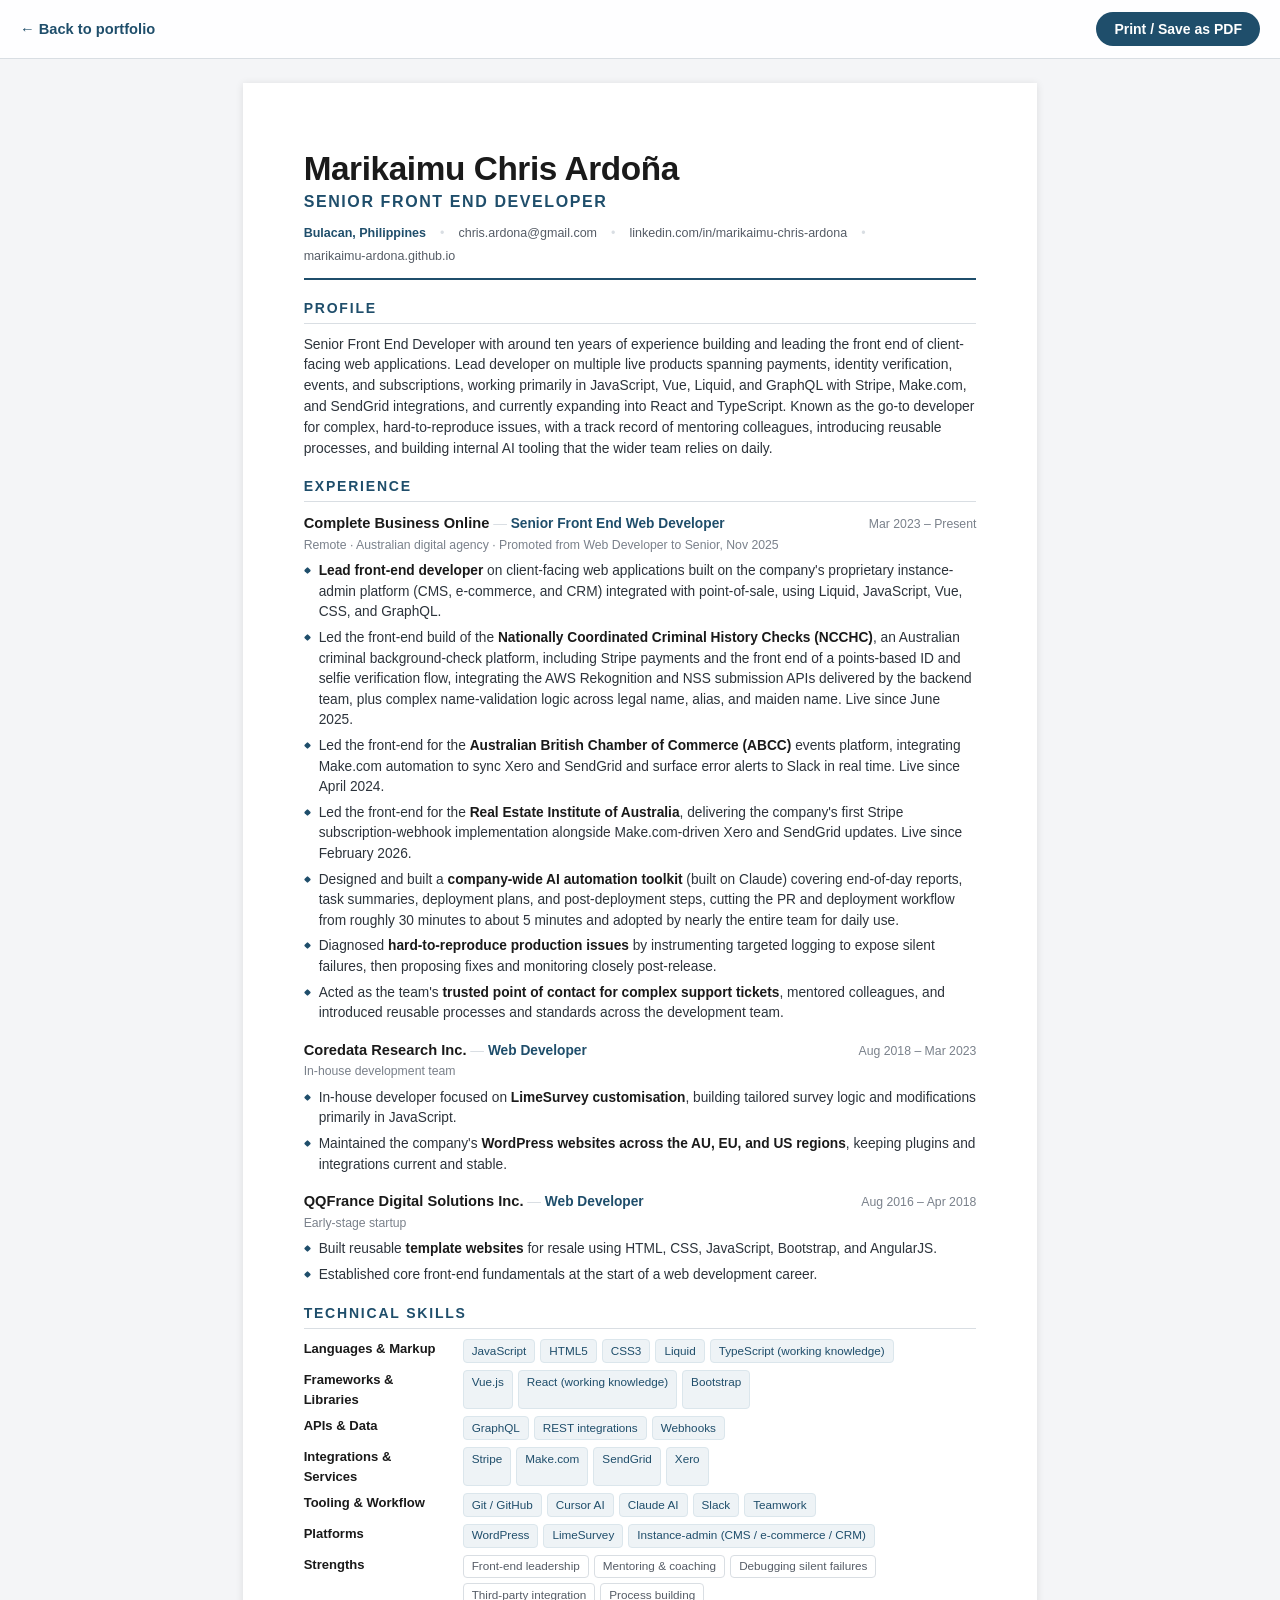
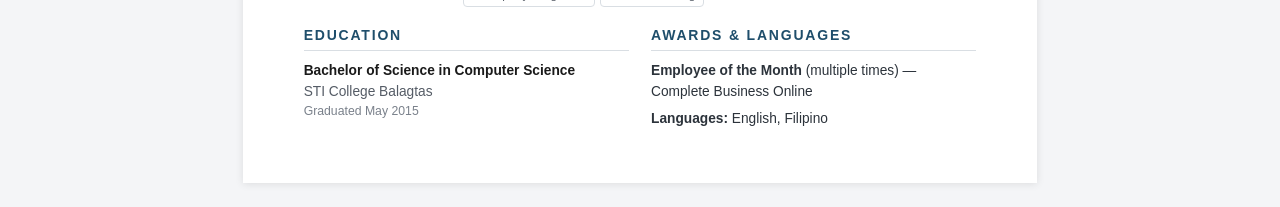
==== resume.html @ 643dada9 "Add portfolio link to the resume contact line Co-Authored-By: Claude Opus 4.8 (1M context) <noreply@" ====
<!DOCTYPE html>
<html lang="en">
<head>
<meta charset="UTF-8">
<meta name="viewport" content="width=device-width, initial-scale=1.0">
<title>Marikaimu Chris Ardoña — Résumé</title>
<meta name="description" content="Résumé of Marikaimu Chris Ardoña, Senior Front End Developer." />
<meta name="robots" content="noindex" />
<link rel="icon" href="favicon.svg" type="image/svg+xml" />
<style>
  :root {
    --ink: #1a1a1a;
    --muted: #555c66;
    --faint: #7a818b;
    --accent: #1f4e6b;
    --accent-2: #2f7da8;
    --accent-soft: #eef3f6;
    --rule: #d9dee3;
    --page: 210mm;
  }

  * { box-sizing: border-box; margin: 0; padding: 0; }

  html, body {
    background: #f4f5f7;
    color: var(--ink);
    font-family: "Inter", "Helvetica Neue", Arial, sans-serif;
    font-size: 10.3pt;
    line-height: 1.5;
    -webkit-font-smoothing: antialiased;
  }

  /* ---------- Screen toolbar (hidden on print) ---------- */
  .toolbar {
    position: sticky;
    top: 0;
    z-index: 10;
    display: flex;
    align-items: center;
    justify-content: space-between;
    gap: 12px;
    padding: 12px 20px;
    background: rgba(255,255,255,0.9);
    backdrop-filter: saturate(180%) blur(10px);
    border-bottom: 1px solid var(--rule);
    font-family: "Inter", "Helvetica Neue", Arial, sans-serif;
  }
  .toolbar .tb-back { font-size: 11pt; font-weight: 600; color: var(--accent); text-decoration: none; }
  .toolbar .tb-back:hover { color: var(--accent-2); }
  .toolbar .tb-print {
    border: 0;
    cursor: pointer;
    background: var(--accent);
    color: #fff;
    font-size: 10.5pt;
    font-weight: 600;
    padding: 9px 18px;
    border-radius: 999px;
    transition: background .15s ease;
  }
  .toolbar .tb-print:hover { background: var(--accent-2); }

  .sheet {
    width: var(--page);
    min-height: 297mm;
    margin: 24px auto;
    padding: 18mm 16mm 14mm;
    background: #fff;
    box-shadow: 0 1px 8px rgba(0,0,0,0.10);
  }

  /* ---------- Header ---------- */
  header { border-bottom: 2px solid var(--accent); padding-bottom: 12px; }

  .name {
    font-size: 25pt;
    font-weight: 700;
    letter-spacing: -0.4px;
    line-height: 1.05;
    color: var(--ink);
  }

  .title {
    font-size: 12pt;
    font-weight: 600;
    color: var(--accent);
    text-transform: uppercase;
    letter-spacing: 1.6px;
    margin-top: 4px;
  }

  .contact {
    margin-top: 10px;
    font-size: 9.4pt;
    color: var(--muted);
    display: flex;
    flex-wrap: wrap;
    gap: 4px 14px;
  }
  .contact a { color: var(--muted); text-decoration: none; }
  .contact span.sep { color: var(--rule); }
  .contact .pin { color: var(--accent); font-weight: 600; }

  /* ---------- Sections ---------- */
  section { margin-top: 18px; }

  h2 {
    font-size: 10.5pt;
    font-weight: 700;
    text-transform: uppercase;
    letter-spacing: 1.8px;
    color: var(--accent);
    padding-bottom: 4px;
    border-bottom: 1px solid var(--rule);
    margin-bottom: 10px;
  }

  .summary { color: #2c333b; font-size: 10.4pt; }

  /* ---------- Experience ---------- */
  .role { margin-bottom: 15px; }
  .role:last-child { margin-bottom: 4px; }

  .role-head {
    display: flex;
    justify-content: space-between;
    align-items: baseline;
    gap: 12px;
  }
  .role-company { font-size: 11pt; font-weight: 700; color: var(--ink); }
  .role-pos { font-size: 10.3pt; font-weight: 600; color: var(--accent); }
  .role-dates {
    font-size: 9.2pt;
    color: var(--faint);
    white-space: nowrap;
    font-variant-numeric: tabular-nums;
    text-align: right;
  }
  .role-meta { font-size: 9.2pt; color: var(--faint); margin-top: 1px; }

  ul.bullets { list-style: none; margin-top: 7px; }
  ul.bullets li {
    position: relative;
    padding-left: 15px;
    margin-bottom: 5px;
    color: #2c333b;
  }
  ul.bullets li::before {
    content: "";
    position: absolute;
    left: 1px;
    top: 7px;
    width: 5px;
    height: 5px;
    background: var(--accent);
    border-radius: 1px;
    transform: rotate(45deg);
  }
  .bullets strong { color: var(--ink); font-weight: 600; }

  /* ---------- Skills ---------- */
  .skill-grid { display: grid; grid-template-columns: 145px 1fr; gap: 7px 14px; }
  .skill-label { font-weight: 600; color: var(--ink); font-size: 9.8pt; }
  .skill-tags { display: flex; flex-wrap: wrap; gap: 5px; }
  .tag {
    background: var(--accent-soft);
    color: var(--accent);
    border: 1px solid #dbe6ec;
    border-radius: 4px;
    padding: 1.5px 8px;
    font-size: 8.8pt;
    font-weight: 500;
    line-height: 1.6;
  }
  .tag.soft { background: #fff; color: var(--muted); border-color: var(--rule); }

  /* ---------- Two-up footer rows ---------- */
  .two-col { display: grid; grid-template-columns: 1fr 1fr; gap: 22px; }

  .edu-company { font-weight: 700; color: var(--ink); }
  .edu-line { color: var(--muted); }
  .edu-dates { font-size: 9.2pt; color: var(--faint); }

  .inline-list { color: #2c333b; }

  /* ---------- Print ---------- */
  @page { size: A4; margin: 0; }
  @media print {
    html, body { background: #fff; font-size: 10pt; }
    .toolbar { display: none; }
    .sheet { margin: 0; box-shadow: none; width: auto; min-height: 0; padding: 14mm 15mm; }
    .role, section { page-break-inside: avoid; }
    a { color: var(--muted); }
  }
</style>
</head>
<body>

<div class="toolbar">
  <a class="tb-back" href="./">&larr; Back to portfolio</a>
  <button class="tb-print" type="button" onclick="window.print()">Print / Save as PDF</button>
</div>

<div class="sheet">

  <header>
    <div class="name">Marikaimu Chris Ardoña</div>
    <div class="title">Senior Front End Developer</div>
    <div class="contact">
      <span class="pin">Bulacan, Philippines</span>
      <span class="sep">•</span>
      <a href="mailto:chris.ardona@gmail.com">chris.ardona@gmail.com</a>
      <span class="sep">•</span>
      <a href="https://www.linkedin.com/in/marikaimu-chris-ardona/">linkedin.com/in/marikaimu-chris-ardona</a>
      <span class="sep">•</span>
      <a href="https://marikaimu-ardona.github.io">marikaimu-ardona.github.io</a>
    </div>
  </header>

  <section>
    <h2>Profile</h2>
    <p class="summary">
      Senior Front End Developer with around ten years of experience building and leading the front end of
      client-facing web applications. Lead developer on multiple live products spanning payments, identity
      verification, events, and subscriptions, working primarily in JavaScript, Vue, Liquid, and GraphQL with
      Stripe, Make.com, and SendGrid integrations, and currently expanding into React and TypeScript. Known as
      the go-to developer for complex, hard-to-reproduce issues, with a track record of mentoring colleagues,
      introducing reusable processes, and building internal AI tooling that the wider team relies on daily.
    </p>
  </section>

  <section>
    <h2>Experience</h2>

    <div class="role">
      <div class="role-head">
        <div>
          <span class="role-company">Complete Business Online</span>
          <span style="color:var(--rule)"> — </span>
          <span class="role-pos">Senior Front End Web Developer</span>
        </div>
        <div class="role-dates">Mar 2023 – Present</div>
      </div>
      <div class="role-meta">Remote · Australian digital agency · Promoted from Web Developer to Senior, Nov 2025</div>
      <ul class="bullets">
        <li><strong>Lead front-end developer</strong> on client-facing web applications built on the company's proprietary
          instance-admin platform (CMS, e-commerce, and CRM) integrated with point-of-sale, using Liquid, JavaScript,
          Vue, CSS, and GraphQL.</li>
        <li>Led the front-end build of the <strong>Nationally Coordinated Criminal History Checks (NCCHC)</strong>, an Australian criminal background-check
          platform, including Stripe payments and the front end of a points-based ID and selfie verification flow,
          integrating the AWS Rekognition and NSS submission APIs delivered by the backend team, plus complex
          name-validation logic across legal name, alias, and maiden name. Live since June 2025.</li>
        <li>Led the front-end for the <strong>Australian British Chamber of Commerce (ABCC)</strong> events platform, integrating Make.com automation
          to sync Xero and SendGrid and surface error alerts to Slack in real time. Live since April 2024.</li>
        <li>Led the front-end for the <strong>Real Estate Institute of Australia</strong>, delivering the company's first
          Stripe subscription-webhook implementation alongside Make.com-driven Xero and SendGrid updates. Live since
          February 2026.</li>
        <li>Designed and built a <strong>company-wide AI automation toolkit</strong> (built on Claude) covering end-of-day
          reports, task summaries, deployment plans, and post-deployment steps, cutting the PR and deployment workflow
          from roughly 30 minutes to about 5 minutes and adopted by nearly the entire team for daily use.</li>
        <li>Diagnosed <strong>hard-to-reproduce production issues</strong> by instrumenting targeted logging to expose silent
          failures, then proposing fixes and monitoring closely post-release.</li>
        <li>Acted as the team's <strong>trusted point of contact for complex support tickets</strong>, mentored colleagues, and
          introduced reusable processes and standards across the development team.</li>
      </ul>
    </div>

    <div class="role">
      <div class="role-head">
        <div>
          <span class="role-company">Coredata Research Inc.</span>
          <span style="color:var(--rule)"> — </span>
          <span class="role-pos">Web Developer</span>
        </div>
        <div class="role-dates">Aug 2018 – Mar 2023</div>
      </div>
      <div class="role-meta">In-house development team</div>
      <ul class="bullets">
        <li>In-house developer focused on <strong>LimeSurvey customisation</strong>, building tailored survey logic and
          modifications primarily in JavaScript.</li>
        <li>Maintained the company's <strong>WordPress websites across the AU, EU, and US regions</strong>, keeping plugins
          and integrations current and stable.</li>
      </ul>
    </div>

    <div class="role">
      <div class="role-head">
        <div>
          <span class="role-company">QQFrance Digital Solutions Inc.</span>
          <span style="color:var(--rule)"> — </span>
          <span class="role-pos">Web Developer</span>
        </div>
        <div class="role-dates">Aug 2016 – Apr 2018</div>
      </div>
      <div class="role-meta">Early-stage startup</div>
      <ul class="bullets">
        <li>Built reusable <strong>template websites</strong> for resale using HTML, CSS, JavaScript, Bootstrap, and AngularJS.</li>
        <li>Established core front-end fundamentals at the start of a web development career.</li>
      </ul>
    </div>
  </section>

  <section>
    <h2>Technical Skills</h2>
    <div class="skill-grid">
      <div class="skill-label">Languages &amp; Markup</div>
      <div class="skill-tags">
        <span class="tag">JavaScript</span>
        <span class="tag">HTML5</span>
        <span class="tag">CSS3</span>
        <span class="tag">Liquid</span>
        <span class="tag">TypeScript (working knowledge)</span>
      </div>

      <div class="skill-label">Frameworks &amp; Libraries</div>
      <div class="skill-tags">
        <span class="tag">Vue.js</span>
        <span class="tag">React (working knowledge)</span>
        <span class="tag">Bootstrap</span>
      </div>

      <div class="skill-label">APIs &amp; Data</div>
      <div class="skill-tags">
        <span class="tag">GraphQL</span>
        <span class="tag">REST integrations</span>
        <span class="tag">Webhooks</span>
      </div>

      <div class="skill-label">Integrations &amp; Services</div>
      <div class="skill-tags">
        <span class="tag">Stripe</span>
        <span class="tag">Make.com</span>
        <span class="tag">SendGrid</span>
        <span class="tag">Xero</span>
      </div>

      <div class="skill-label">Tooling &amp; Workflow</div>
      <div class="skill-tags">
        <span class="tag">Git / GitHub</span>
        <span class="tag">Cursor AI</span>
        <span class="tag">Claude AI</span>
        <span class="tag">Slack</span>
        <span class="tag">Teamwork</span>
      </div>

      <div class="skill-label">Platforms</div>
      <div class="skill-tags">
        <span class="tag">WordPress</span>
        <span class="tag">LimeSurvey</span>
        <span class="tag">Instance-admin (CMS / e-commerce / CRM)</span>
      </div>

      <div class="skill-label">Strengths</div>
      <div class="skill-tags">
        <span class="tag soft">Front-end leadership</span>
        <span class="tag soft">Mentoring &amp; coaching</span>
        <span class="tag soft">Debugging silent failures</span>
        <span class="tag soft">Third-party integration</span>
        <span class="tag soft">Process building</span>
      </div>
    </div>
  </section>

  <section>
    <div class="two-col">
      <div>
        <h2>Education</h2>
        <div class="edu-company">Bachelor of Science in Computer Science</div>
        <div class="edu-line">STI College Balagtas</div>
        <div class="edu-dates">Graduated May 2015</div>
      </div>
      <div>
        <h2>Awards &amp; Languages</h2>
        <div class="inline-list">
          <strong>Employee of the Month</strong> (multiple times) — Complete Business Online
        </div>
        <div class="inline-list" style="margin-top:7px;">
          <strong>Languages:</strong> English, Filipino
        </div>
      </div>
    </div>
  </section>

</div>
</body>
</html>
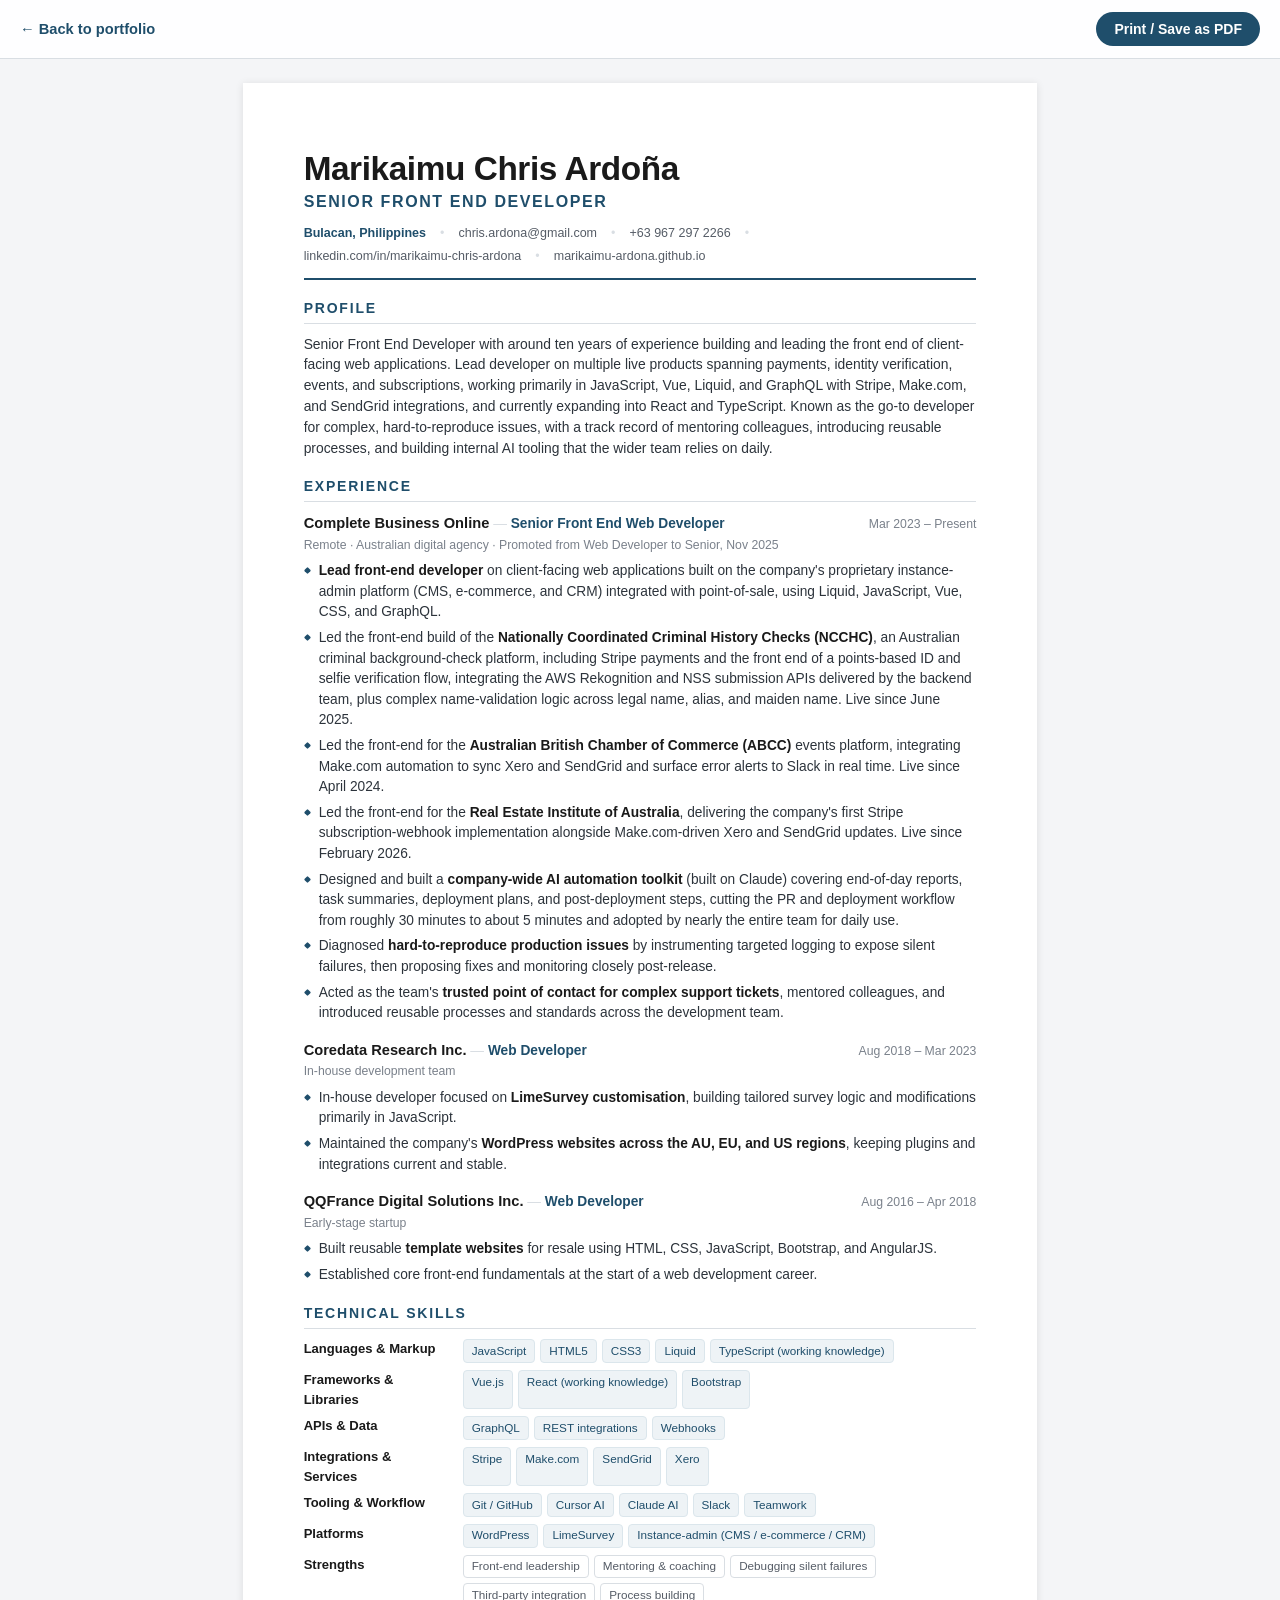
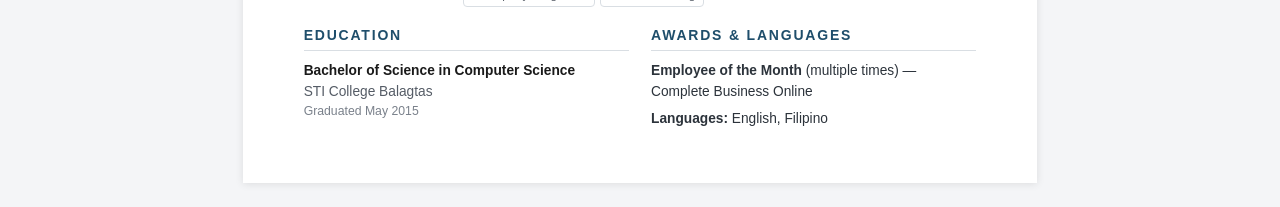
==== commit 58a9781d: "Add mobile number to public resume (per request) Co-Authored-By: Claude Opus 4.8 (1M context) <norep" ====
--- a/resume.html
+++ b/resume.html
@@ -210,6 +210,8 @@
       <span class="pin">Bulacan, Philippines</span>
       <span class="sep">•</span>
       <a href="mailto:chris.ardona@gmail.com">chris.ardona@gmail.com</a>
+      <span class="sep">•</span>
+      <span>+63 967 297 2266</span>
       <span class="sep">•</span>
       <a href="https://www.linkedin.com/in/marikaimu-chris-ardona/">linkedin.com/in/marikaimu-chris-ardona</a>
       <span class="sep">•</span>
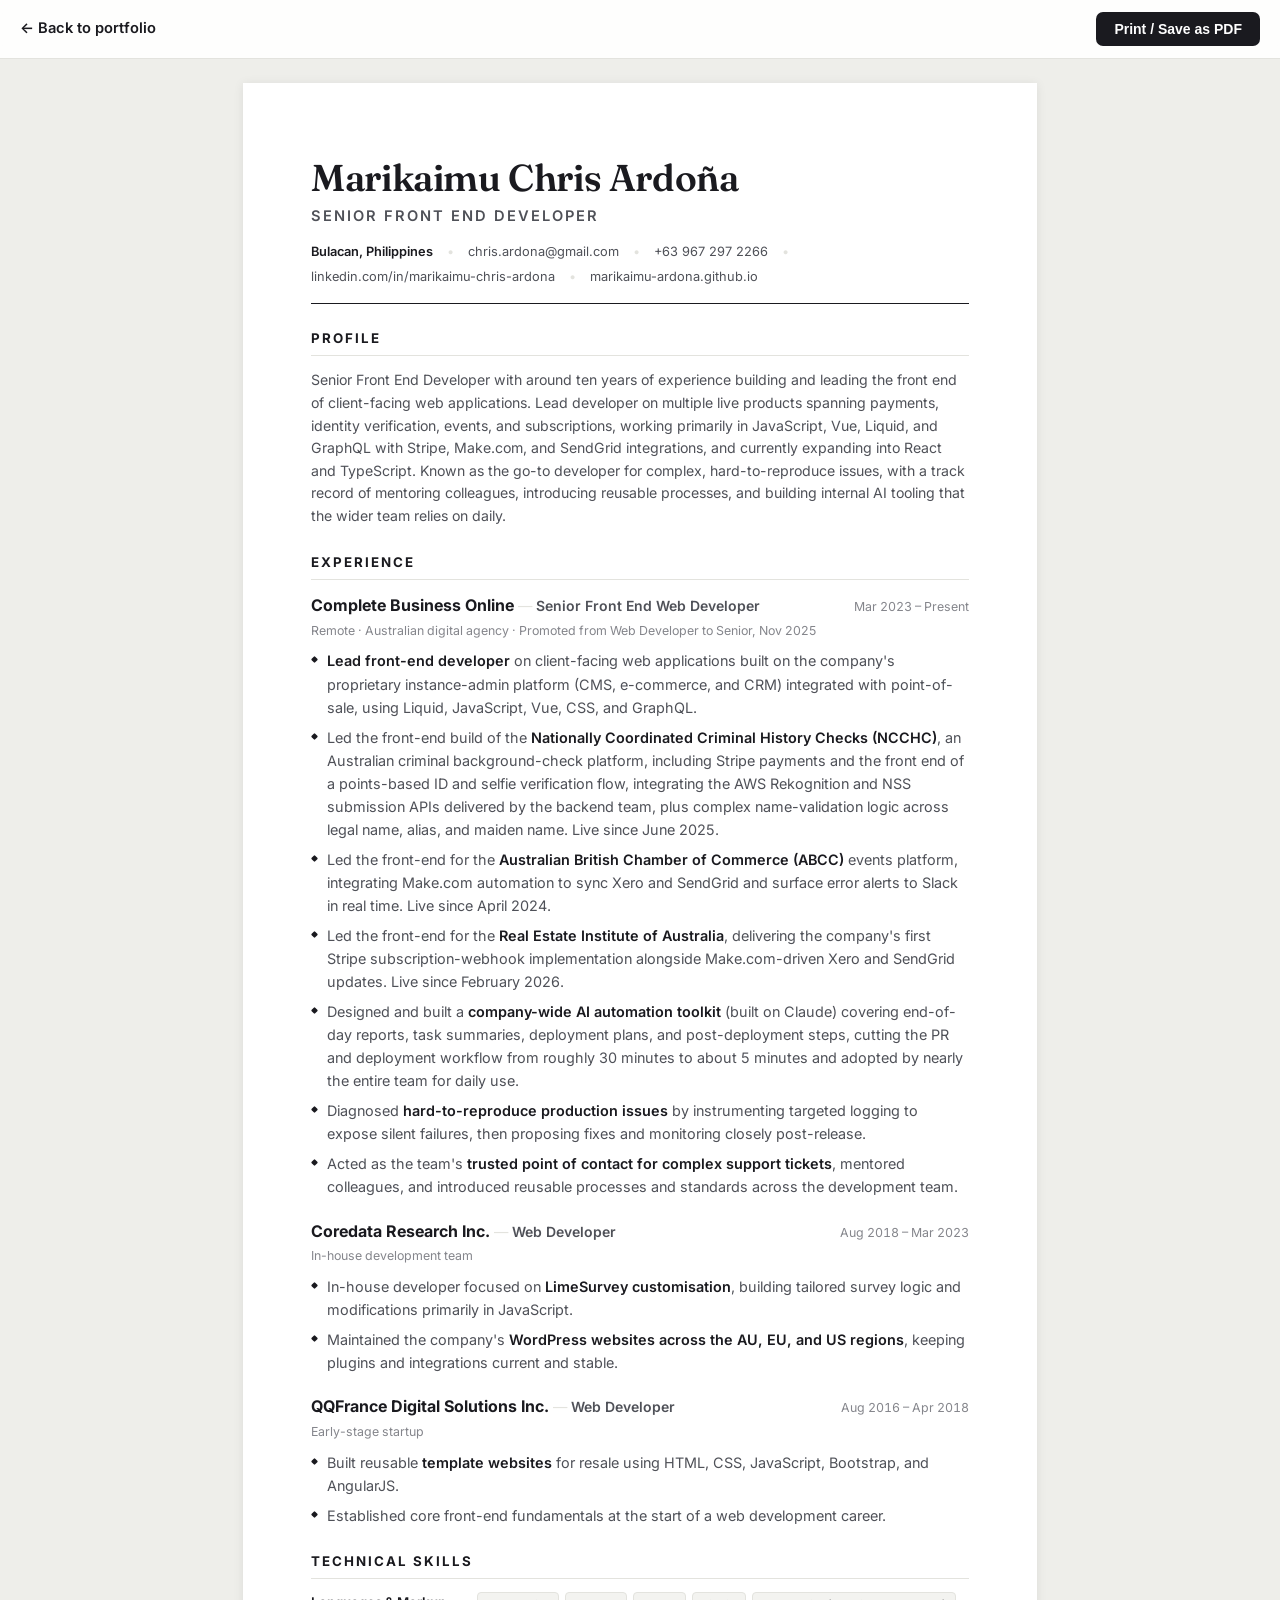
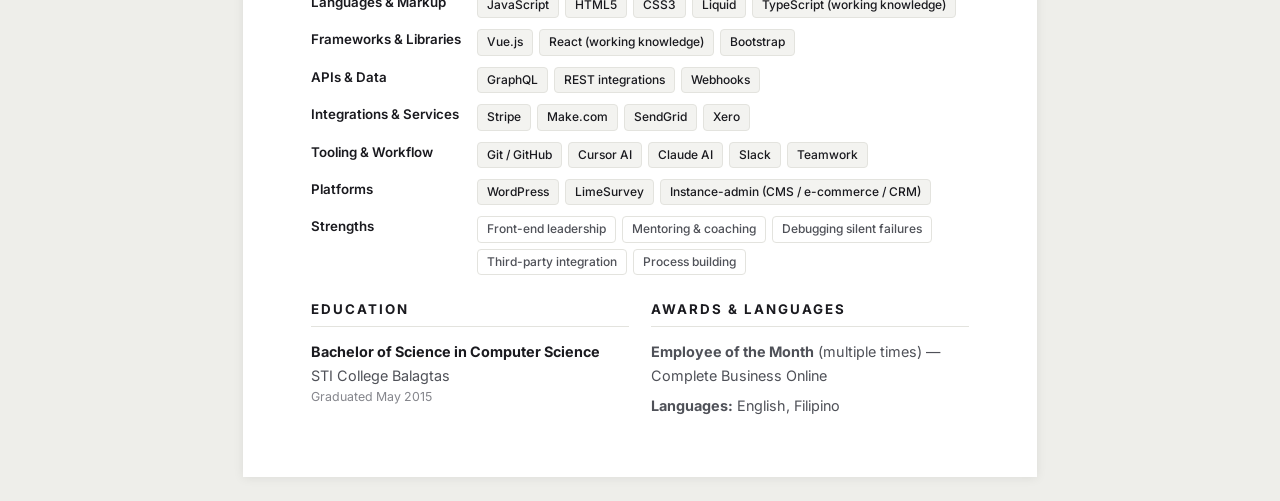
==== commit 652b7a59: "Restyle and decompress the resume to the editorial look - Fraunces serif name, monochrome ink palett" ====
--- a/resume.html
+++ b/resume.html
@@ -7,188 +7,110 @@
 <meta name="description" content="Résumé of Marikaimu Chris Ardoña, Senior Front End Developer." />
 <meta name="robots" content="noindex" />
 <link rel="icon" href="favicon.svg" type="image/svg+xml" />
+<link rel="preconnect" href="https://fonts.googleapis.com">
+<link rel="preconnect" href="https://fonts.gstatic.com" crossorigin>
+<link rel="stylesheet" href="https://fonts.googleapis.com/css2?family=Fraunces:opsz,wght@9..144,500;9..144,600;9..144,700&family=Inter:wght@400;500;600;700&display=swap">
 <style>
   :root {
-    --ink: #1a1a1a;
-    --muted: #555c66;
-    --faint: #7a818b;
-    --accent: #1f4e6b;
-    --accent-2: #2f7da8;
-    --accent-soft: #eef3f6;
-    --rule: #d9dee3;
+    --ink: #1a1a1f;
+    --muted: #4f5158;
+    --faint: #85868c;
+    --accent: #1a1a1f;
+    --rule: #e3e3de;
+    --chip: #f3f3f0;
     --page: 210mm;
+    --serif: "Fraunces", Georgia, "Times New Roman", serif;
+    --sans: "Inter", "Helvetica Neue", Arial, sans-serif;
   }
 
   * { box-sizing: border-box; margin: 0; padding: 0; }
 
   html, body {
-    background: #f4f5f7;
+    background: #eeeeea;
     color: var(--ink);
-    font-family: "Inter", "Helvetica Neue", Arial, sans-serif;
-    font-size: 10.3pt;
-    line-height: 1.5;
+    font-family: var(--sans);
+    font-size: 10.8pt;
+    line-height: 1.6;
     -webkit-font-smoothing: antialiased;
   }
 
   /* ---------- Screen toolbar (hidden on print) ---------- */
   .toolbar {
-    position: sticky;
-    top: 0;
-    z-index: 10;
-    display: flex;
-    align-items: center;
-    justify-content: space-between;
-    gap: 12px;
+    position: sticky; top: 0; z-index: 10;
+    display: flex; align-items: center; justify-content: space-between; gap: 12px;
     padding: 12px 20px;
     background: rgba(255,255,255,0.9);
+    -webkit-backdrop-filter: saturate(180%) blur(10px);
     backdrop-filter: saturate(180%) blur(10px);
     border-bottom: 1px solid var(--rule);
-    font-family: "Inter", "Helvetica Neue", Arial, sans-serif;
-  }
-  .toolbar .tb-back { font-size: 11pt; font-weight: 600; color: var(--accent); text-decoration: none; }
-  .toolbar .tb-back:hover { color: var(--accent-2); }
+    font-family: var(--sans);
+  }
+  .toolbar .tb-back { font-size: 11pt; font-weight: 600; color: var(--ink); text-decoration: none; }
+  .toolbar .tb-back:hover { opacity: .7; }
   .toolbar .tb-print {
-    border: 0;
-    cursor: pointer;
-    background: var(--accent);
-    color: #fff;
-    font-size: 10.5pt;
-    font-weight: 600;
-    padding: 9px 18px;
-    border-radius: 999px;
-    transition: background .15s ease;
-  }
-  .toolbar .tb-print:hover { background: var(--accent-2); }
+    border: 0; cursor: pointer; background: var(--ink); color: #fff;
+    font-size: 10.5pt; font-weight: 600; padding: 9px 18px; border-radius: 7px;
+    transition: opacity .15s ease;
+  }
+  .toolbar .tb-print:hover { opacity: .85; }
 
   .sheet {
-    width: var(--page);
-    min-height: 297mm;
-    margin: 24px auto;
-    padding: 18mm 16mm 14mm;
-    background: #fff;
-    box-shadow: 0 1px 8px rgba(0,0,0,0.10);
+    width: var(--page); min-height: 297mm;
+    margin: 24px auto; padding: 20mm 18mm 16mm;
+    background: #fff; box-shadow: 0 1px 10px rgba(0,0,0,0.08);
   }
 
   /* ---------- Header ---------- */
-  header { border-bottom: 2px solid var(--accent); padding-bottom: 12px; }
-
-  .name {
-    font-size: 25pt;
-    font-weight: 700;
-    letter-spacing: -0.4px;
-    line-height: 1.05;
-    color: var(--ink);
-  }
-
-  .title {
-    font-size: 12pt;
-    font-weight: 600;
-    color: var(--accent);
-    text-transform: uppercase;
-    letter-spacing: 1.6px;
-    margin-top: 4px;
-  }
-
-  .contact {
-    margin-top: 10px;
-    font-size: 9.4pt;
-    color: var(--muted);
-    display: flex;
-    flex-wrap: wrap;
-    gap: 4px 14px;
-  }
+  header { border-bottom: 1.5px solid var(--ink); padding-bottom: 16px; }
+  .name { font-family: var(--serif); font-size: 28pt; font-weight: 600; letter-spacing: -0.4px; line-height: 1.02; color: var(--ink); }
+  .title { font-size: 11pt; font-weight: 600; color: var(--muted); text-transform: uppercase; letter-spacing: 2px; margin-top: 8px; }
+  .contact { margin-top: 14px; font-size: 9.6pt; color: var(--muted); display: flex; flex-wrap: wrap; gap: 4px 14px; }
   .contact a { color: var(--muted); text-decoration: none; }
+  .contact a:hover { color: var(--ink); }
   .contact span.sep { color: var(--rule); }
-  .contact .pin { color: var(--accent); font-weight: 600; }
+  .contact .pin { color: var(--ink); font-weight: 600; }
 
   /* ---------- Sections ---------- */
-  section { margin-top: 18px; }
-
+  section { margin-top: 24px; }
   h2 {
-    font-size: 10.5pt;
-    font-weight: 700;
-    text-transform: uppercase;
-    letter-spacing: 1.8px;
-    color: var(--accent);
-    padding-bottom: 4px;
-    border-bottom: 1px solid var(--rule);
-    margin-bottom: 10px;
-  }
-
-  .summary { color: #2c333b; font-size: 10.4pt; }
+    font-size: 10pt; font-weight: 700; text-transform: uppercase; letter-spacing: 2px;
+    color: var(--ink); padding-bottom: 6px; border-bottom: 1px solid var(--rule); margin-bottom: 13px;
+  }
+  .summary { color: var(--muted); font-size: 10.6pt; }
 
   /* ---------- Experience ---------- */
-  .role { margin-bottom: 15px; }
+  .role { margin-bottom: 20px; }
   .role:last-child { margin-bottom: 4px; }
-
-  .role-head {
-    display: flex;
-    justify-content: space-between;
-    align-items: baseline;
-    gap: 12px;
-  }
-  .role-company { font-size: 11pt; font-weight: 700; color: var(--ink); }
-  .role-pos { font-size: 10.3pt; font-weight: 600; color: var(--accent); }
-  .role-dates {
-    font-size: 9.2pt;
-    color: var(--faint);
-    white-space: nowrap;
-    font-variant-numeric: tabular-nums;
-    text-align: right;
-  }
-  .role-meta { font-size: 9.2pt; color: var(--faint); margin-top: 1px; }
-
-  ul.bullets { list-style: none; margin-top: 7px; }
-  ul.bullets li {
-    position: relative;
-    padding-left: 15px;
-    margin-bottom: 5px;
-    color: #2c333b;
-  }
-  ul.bullets li::before {
-    content: "";
-    position: absolute;
-    left: 1px;
-    top: 7px;
-    width: 5px;
-    height: 5px;
-    background: var(--accent);
-    border-radius: 1px;
-    transform: rotate(45deg);
-  }
+  .role-head { display: flex; justify-content: space-between; align-items: baseline; gap: 12px; }
+  .role-company { font-size: 12pt; font-weight: 700; color: var(--ink); }
+  .role-pos { font-size: 10.5pt; font-weight: 600; color: var(--muted); }
+  .role-dates { font-size: 9.3pt; color: var(--faint); white-space: nowrap; font-variant-numeric: tabular-nums; text-align: right; }
+  .role-meta { font-size: 9.3pt; color: var(--faint); margin-top: 2px; }
+  ul.bullets { list-style: none; margin-top: 9px; }
+  ul.bullets li { position: relative; padding-left: 16px; margin-bottom: 7px; color: var(--muted); }
+  ul.bullets li::before { content: ""; position: absolute; left: 1px; top: 8px; width: 5px; height: 5px; background: var(--ink); border-radius: 1px; transform: rotate(45deg); }
   .bullets strong { color: var(--ink); font-weight: 600; }
 
   /* ---------- Skills ---------- */
-  .skill-grid { display: grid; grid-template-columns: 145px 1fr; gap: 7px 14px; }
-  .skill-label { font-weight: 600; color: var(--ink); font-size: 9.8pt; }
-  .skill-tags { display: flex; flex-wrap: wrap; gap: 5px; }
-  .tag {
-    background: var(--accent-soft);
-    color: var(--accent);
-    border: 1px solid #dbe6ec;
-    border-radius: 4px;
-    padding: 1.5px 8px;
-    font-size: 8.8pt;
-    font-weight: 500;
-    line-height: 1.6;
-  }
-  .tag.soft { background: #fff; color: var(--muted); border-color: var(--rule); }
+  .skill-grid { display: grid; grid-template-columns: 150px 1fr; gap: 11px 16px; }
+  .skill-label { font-weight: 600; color: var(--ink); font-size: 10pt; }
+  .skill-tags { display: flex; flex-wrap: wrap; gap: 6px; }
+  .tag { background: var(--chip); color: var(--ink); border: 1px solid var(--rule); border-radius: 4px; padding: 2px 9px; font-size: 9pt; font-weight: 500; line-height: 1.7; }
+  .tag.soft { background: #fff; color: var(--muted); }
 
   /* ---------- Two-up footer rows ---------- */
   .two-col { display: grid; grid-template-columns: 1fr 1fr; gap: 22px; }
-
   .edu-company { font-weight: 700; color: var(--ink); }
   .edu-line { color: var(--muted); }
-  .edu-dates { font-size: 9.2pt; color: var(--faint); }
-
-  .inline-list { color: #2c333b; }
+  .edu-dates { font-size: 9.3pt; color: var(--faint); }
+  .inline-list { color: var(--muted); }
 
   /* ---------- Print ---------- */
   @page { size: A4; margin: 0; }
   @media print {
-    html, body { background: #fff; font-size: 10pt; }
+    html, body { background: #fff; font-size: 10.2pt; }
     .toolbar { display: none; }
-    .sheet { margin: 0; box-shadow: none; width: auto; min-height: 0; padding: 14mm 15mm; }
+    .sheet { margin: 0; box-shadow: none; width: auto; min-height: 0; padding: 15mm 16mm; }
     .role, section { page-break-inside: avoid; }
     a { color: var(--muted); }
   }
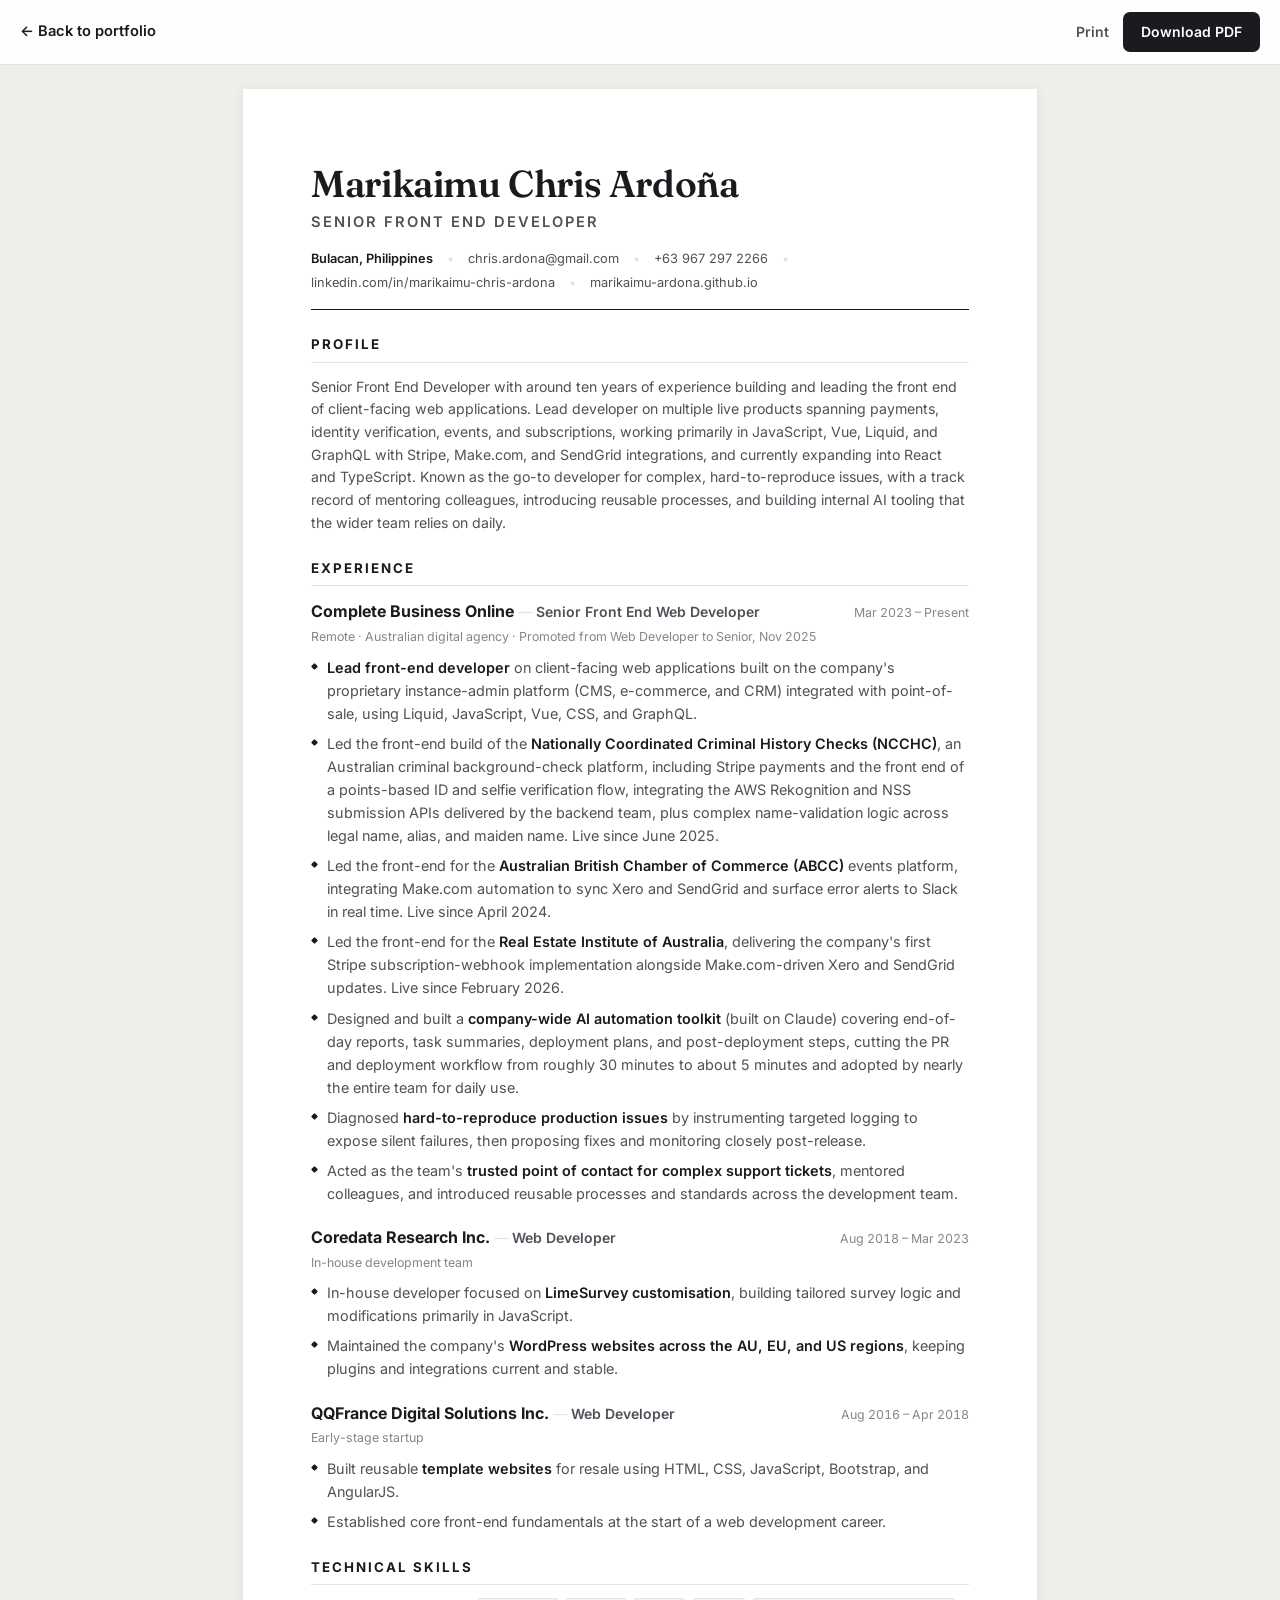
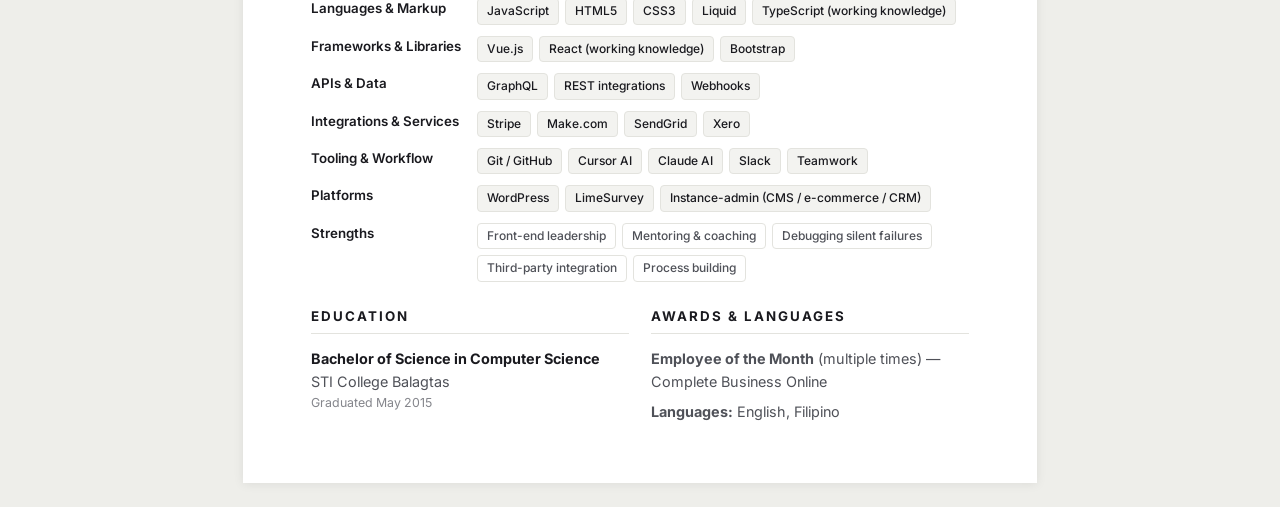
==== commit a161f559: "Add downloadable header-free resume PDF + Download button The browser print dialog injects a title/t" ====
--- a/resume.html
+++ b/resume.html
@@ -47,9 +47,13 @@
   }
   .toolbar .tb-back { font-size: 11pt; font-weight: 600; color: var(--ink); text-decoration: none; }
   .toolbar .tb-back:hover { opacity: .7; }
+  .toolbar .tb-actions { display: flex; align-items: center; gap: 14px; }
+  .toolbar .tb-link { font-size: 10.5pt; font-weight: 600; color: var(--muted); text-decoration: none; }
+  .toolbar .tb-link:hover { color: var(--ink); }
   .toolbar .tb-print {
     border: 0; cursor: pointer; background: var(--ink); color: #fff;
     font-size: 10.5pt; font-weight: 600; padding: 9px 18px; border-radius: 7px;
+    display: inline-block; text-decoration: none;
     transition: opacity .15s ease;
   }
   .toolbar .tb-print:hover { opacity: .85; }
@@ -106,12 +110,20 @@
   .inline-list { color: var(--muted); }
 
   /* ---------- Print ---------- */
-  @page { size: A4; margin: 0; }
+  @page { size: A4; margin: 14mm 15mm; }
   @media print {
-    html, body { background: #fff; font-size: 10.2pt; }
+    html, body {
+      background: #fff;
+      font-size: 10.2pt;
+      -webkit-print-color-adjust: exact;
+      print-color-adjust: exact;
+    }
     .toolbar { display: none; }
-    .sheet { margin: 0; box-shadow: none; width: auto; min-height: 0; padding: 15mm 16mm; }
-    .role, section { page-break-inside: avoid; }
+    /* Per-page margins come from @page, so the sheet sits flush */
+    .sheet { margin: 0; box-shadow: none; width: auto; min-height: 0; padding: 0; }
+    .role { page-break-inside: avoid; break-inside: avoid; }
+    .role-company, .skill-row { break-inside: avoid; }
+    h2, .role-head { break-after: avoid; }
     a { color: var(--muted); }
   }
 </style>
@@ -120,7 +132,10 @@
 
 <div class="toolbar">
   <a class="tb-back" href="./">&larr; Back to portfolio</a>
-  <button class="tb-print" type="button" onclick="window.print()">Print / Save as PDF</button>
+  <div class="tb-actions">
+    <a class="tb-link" href="#" onclick="window.print();return false;">Print</a>
+    <a class="tb-print" href="Marikaimu-Chris-Ardona-Resume.pdf" download>Download PDF</a>
+  </div>
 </div>
 
 <div class="sheet">
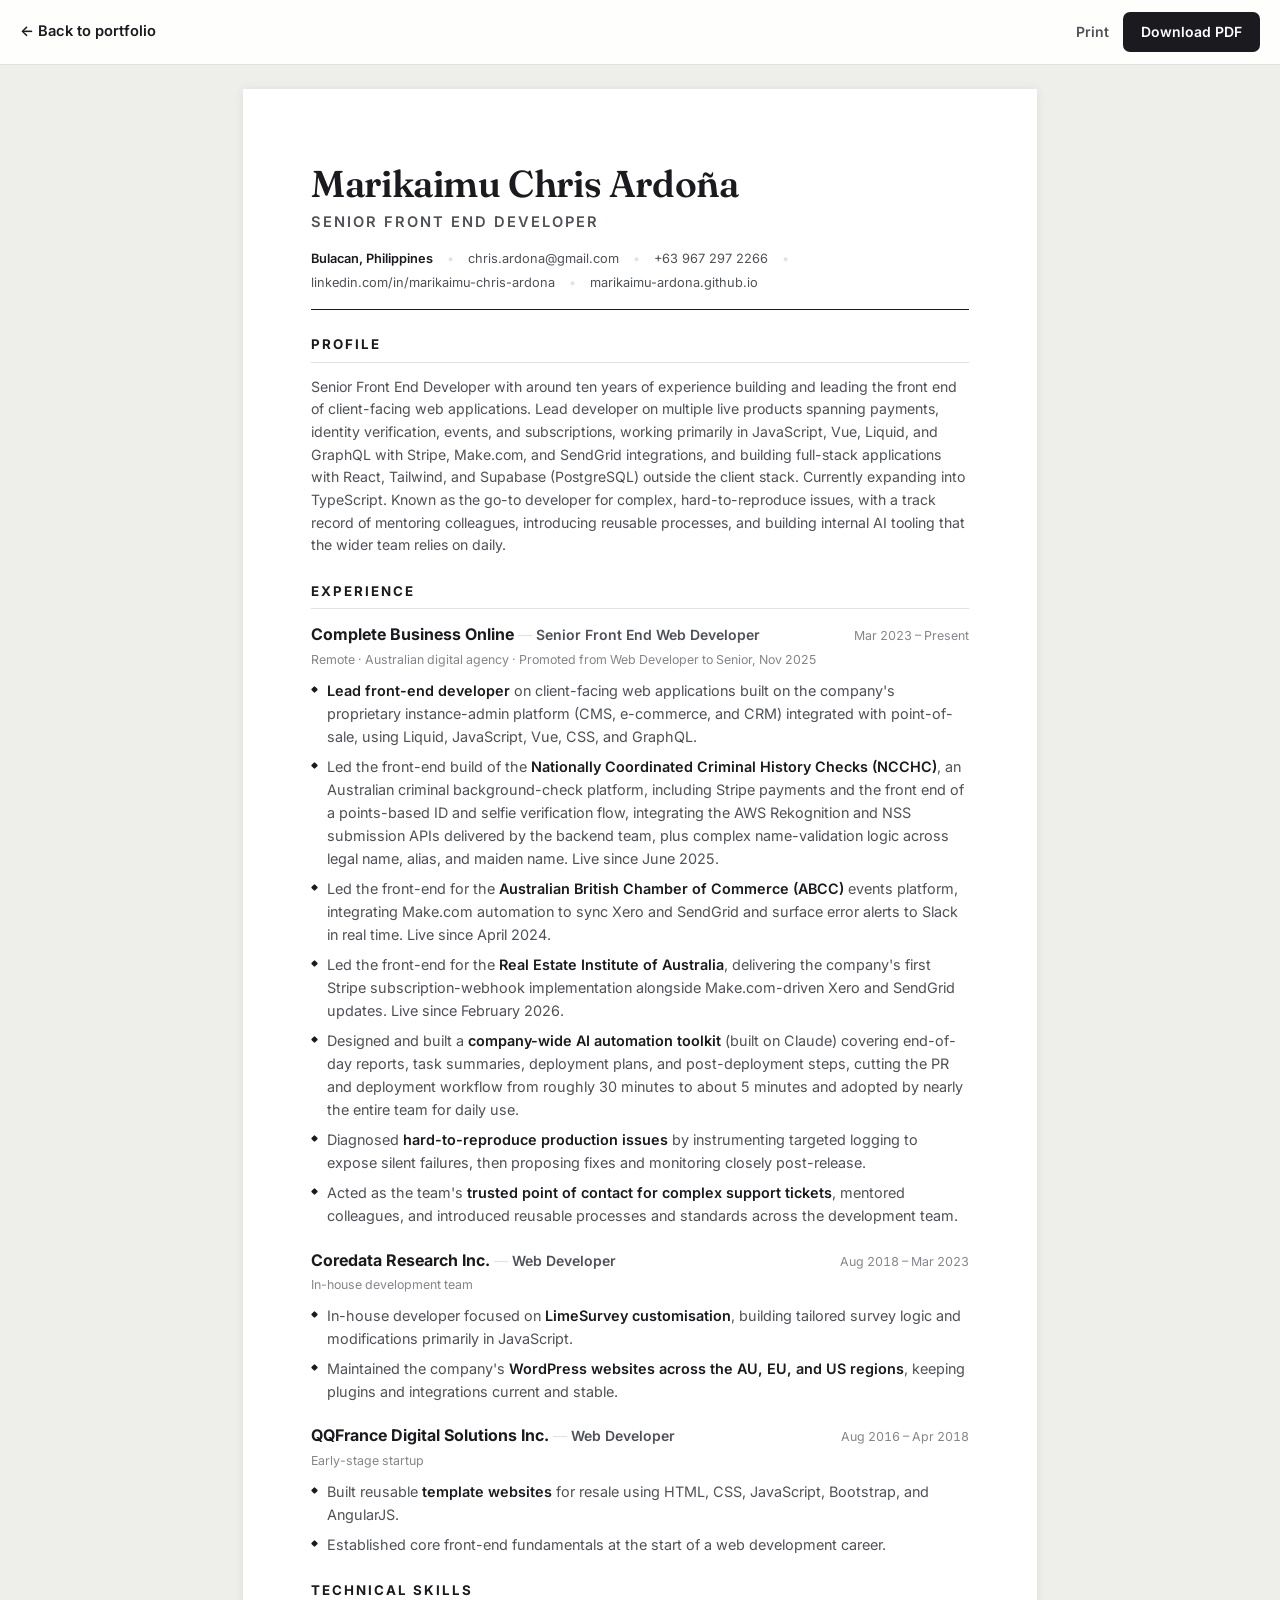
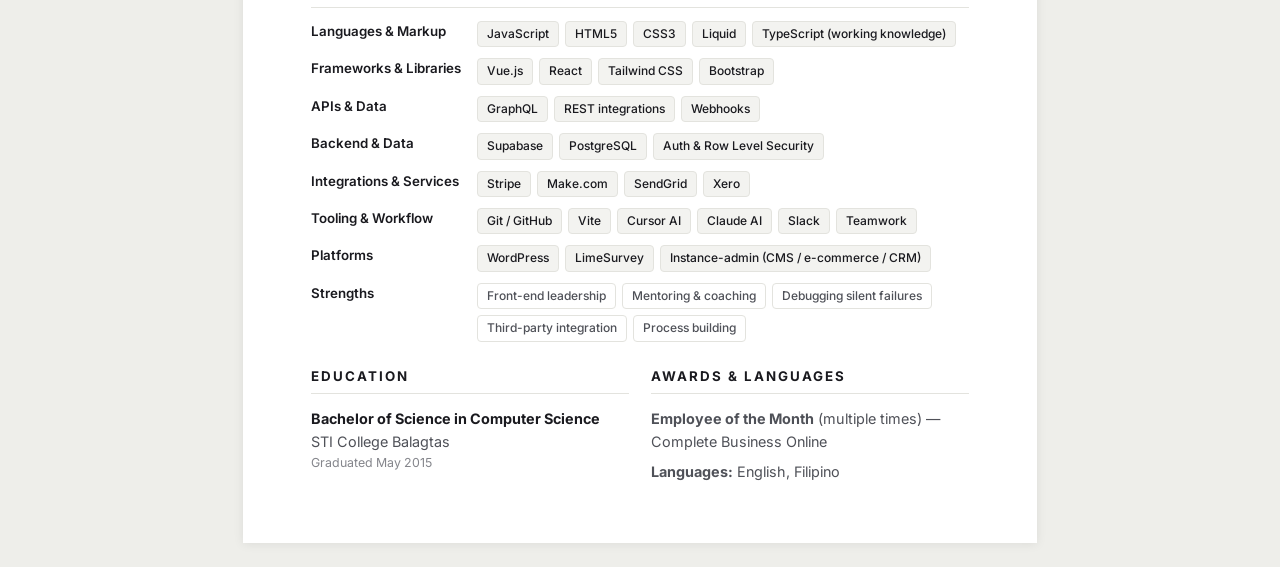
==== commit 9d28af38: "Separate personal projects, compact cards, expand skills - New 'Personal Projects' section with a fe" ====
--- a/resume.html
+++ b/resume.html
@@ -162,7 +162,8 @@
       Senior Front End Developer with around ten years of experience building and leading the front end of
       client-facing web applications. Lead developer on multiple live products spanning payments, identity
       verification, events, and subscriptions, working primarily in JavaScript, Vue, Liquid, and GraphQL with
-      Stripe, Make.com, and SendGrid integrations, and currently expanding into React and TypeScript. Known as
+      Stripe, Make.com, and SendGrid integrations, and building full-stack applications with React, Tailwind, and
+      Supabase (PostgreSQL) outside the client stack. Currently expanding into TypeScript. Known as
       the go-to developer for complex, hard-to-reproduce issues, with a track record of mentoring colleagues,
       introducing reusable processes, and building internal AI tooling that the wider team relies on daily.
     </p>
@@ -254,7 +255,8 @@
       <div class="skill-label">Frameworks &amp; Libraries</div>
       <div class="skill-tags">
         <span class="tag">Vue.js</span>
-        <span class="tag">React (working knowledge)</span>
+        <span class="tag">React</span>
+        <span class="tag">Tailwind CSS</span>
         <span class="tag">Bootstrap</span>
       </div>
 
@@ -263,6 +265,13 @@
         <span class="tag">GraphQL</span>
         <span class="tag">REST integrations</span>
         <span class="tag">Webhooks</span>
+      </div>
+
+      <div class="skill-label">Backend &amp; Data</div>
+      <div class="skill-tags">
+        <span class="tag">Supabase</span>
+        <span class="tag">PostgreSQL</span>
+        <span class="tag">Auth &amp; Row Level Security</span>
       </div>
 
       <div class="skill-label">Integrations &amp; Services</div>
@@ -276,6 +285,7 @@
       <div class="skill-label">Tooling &amp; Workflow</div>
       <div class="skill-tags">
         <span class="tag">Git / GitHub</span>
+        <span class="tag">Vite</span>
         <span class="tag">Cursor AI</span>
         <span class="tag">Claude AI</span>
         <span class="tag">Slack</span>
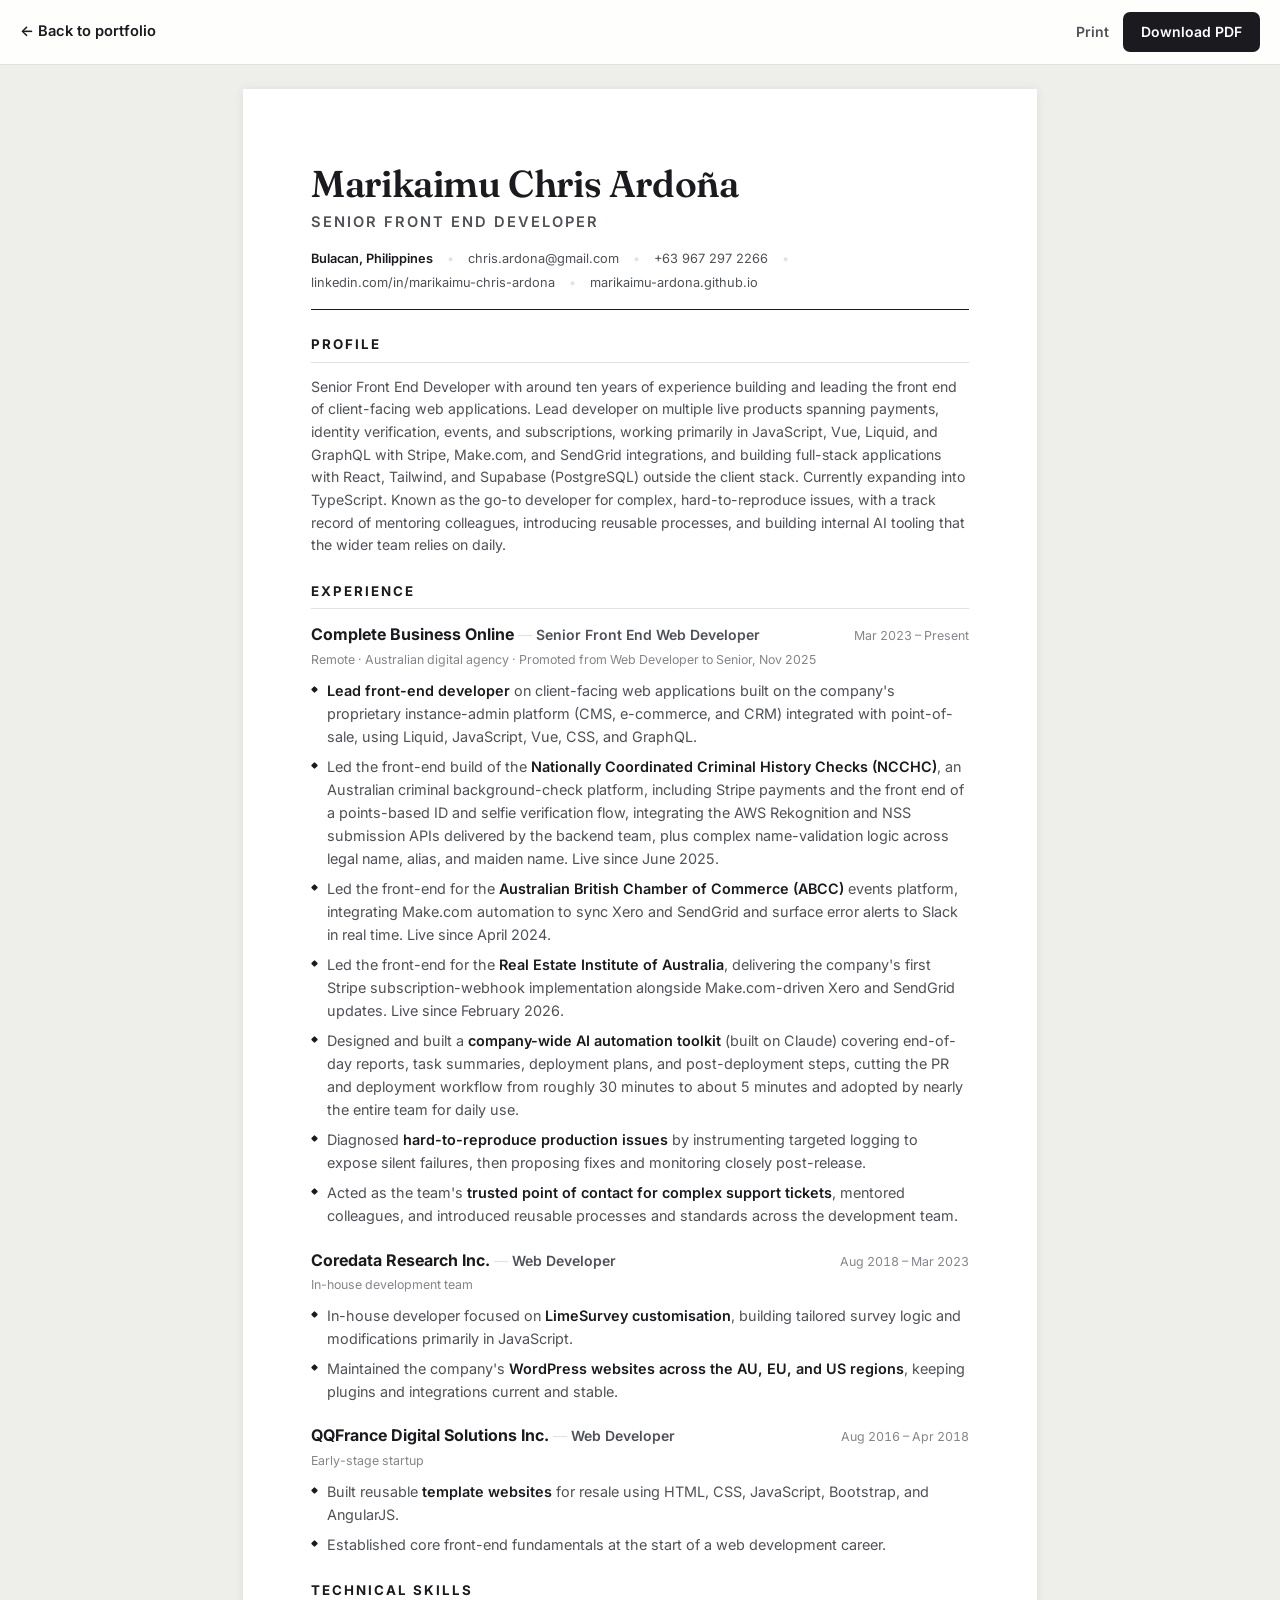
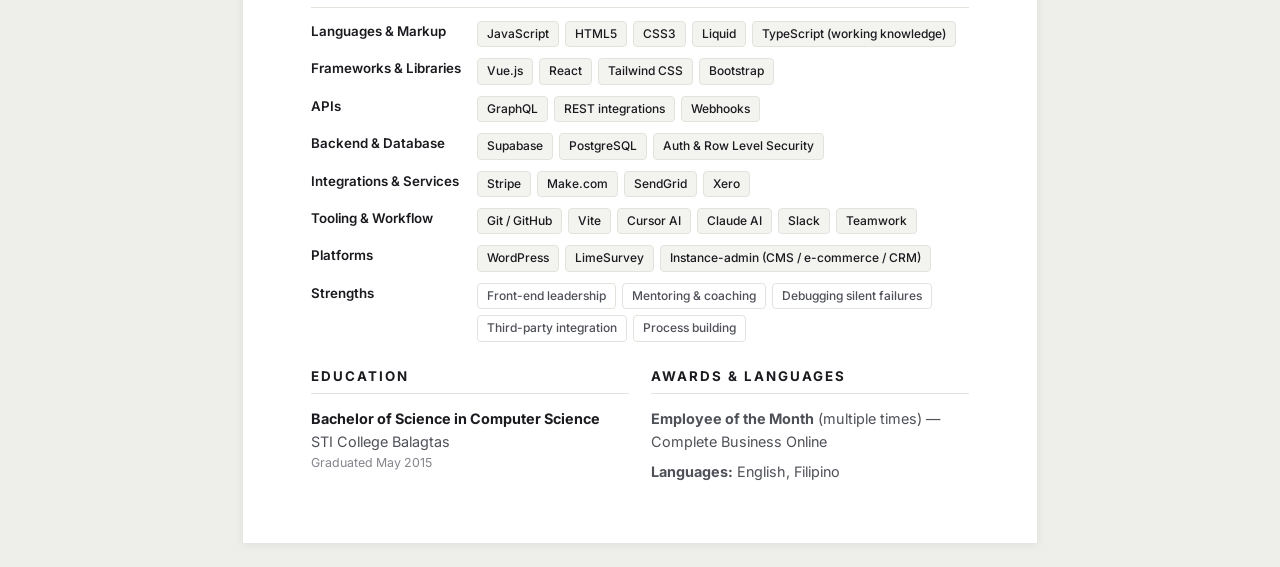
==== commit 99965d83: "Rename skill groups to remove APIs/Backend 'Data' overlap APIs (GraphQL, REST, Webhooks) and Backend" ====
--- a/resume.html
+++ b/resume.html
@@ -260,14 +260,14 @@
         <span class="tag">Bootstrap</span>
       </div>
 
-      <div class="skill-label">APIs &amp; Data</div>
+      <div class="skill-label">APIs</div>
       <div class="skill-tags">
         <span class="tag">GraphQL</span>
         <span class="tag">REST integrations</span>
         <span class="tag">Webhooks</span>
       </div>
 
-      <div class="skill-label">Backend &amp; Data</div>
+      <div class="skill-label">Backend &amp; Database</div>
       <div class="skill-tags">
         <span class="tag">Supabase</span>
         <span class="tag">PostgreSQL</span>
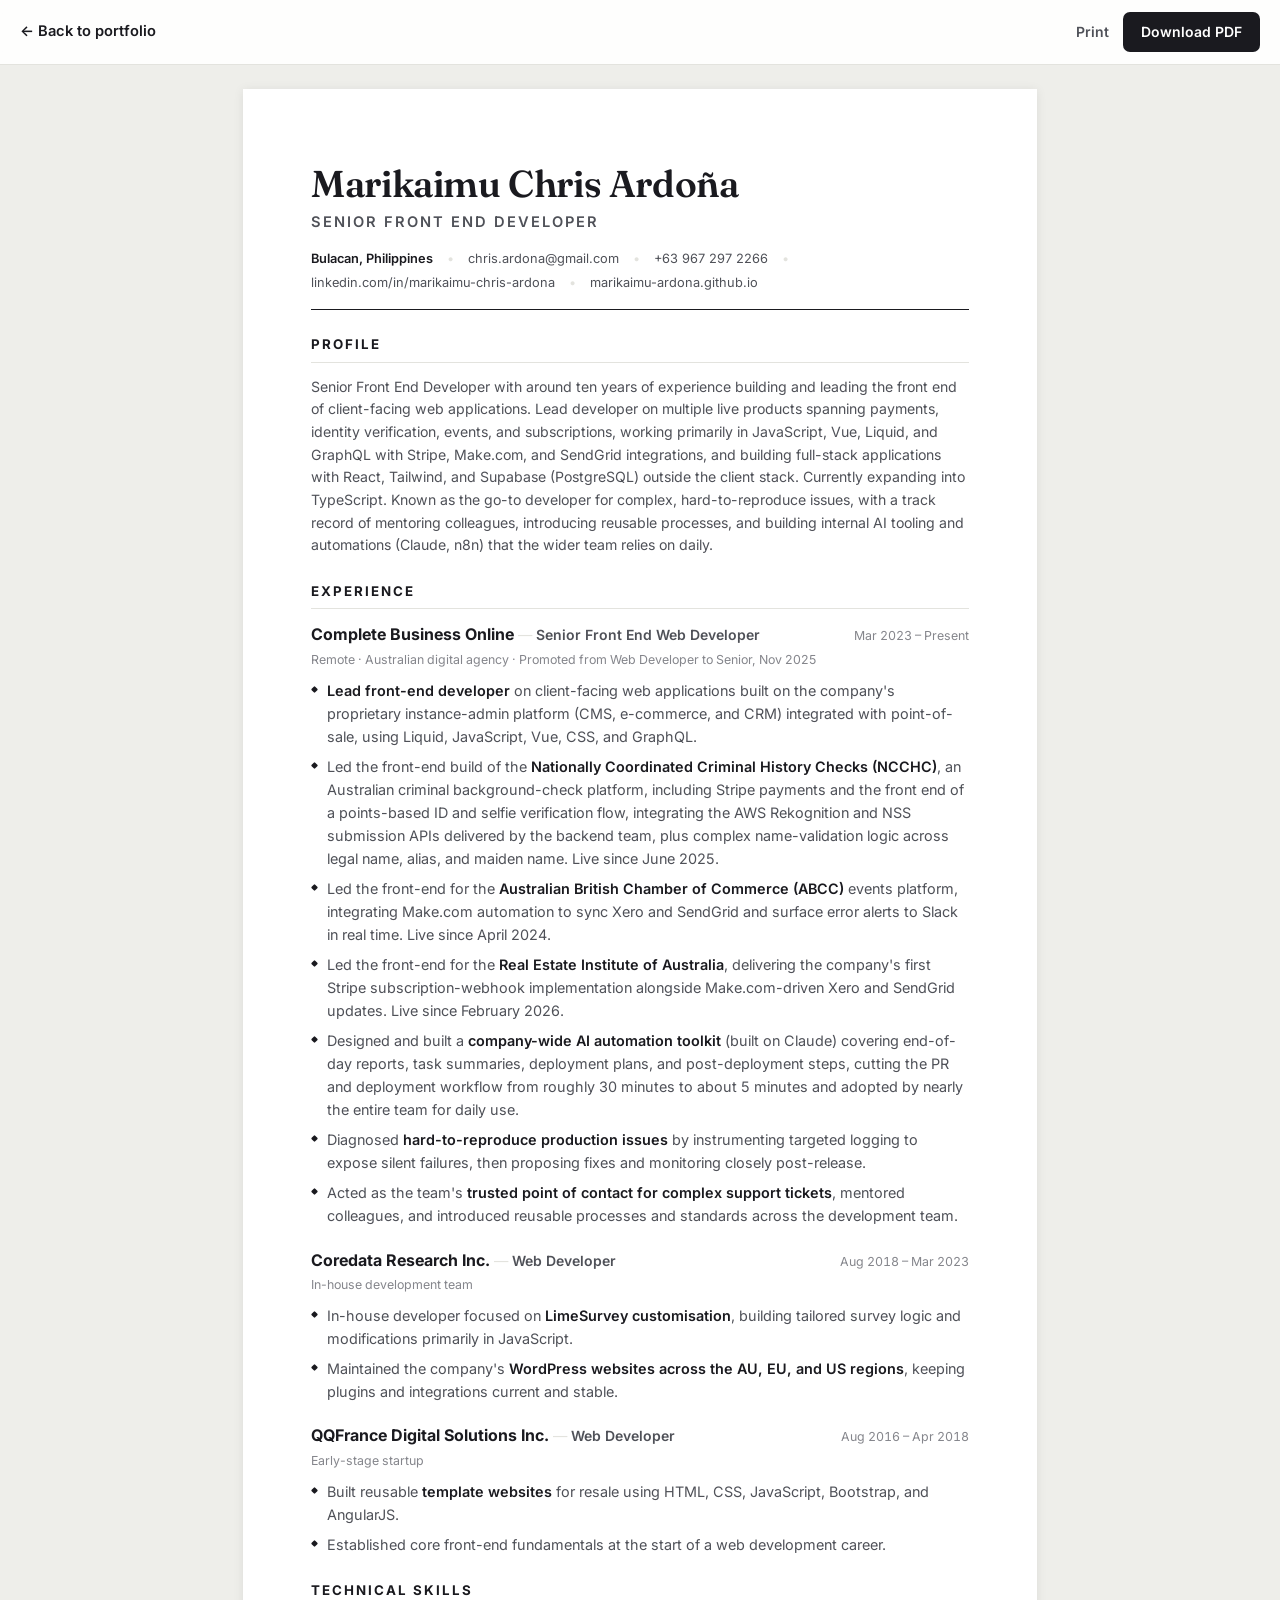
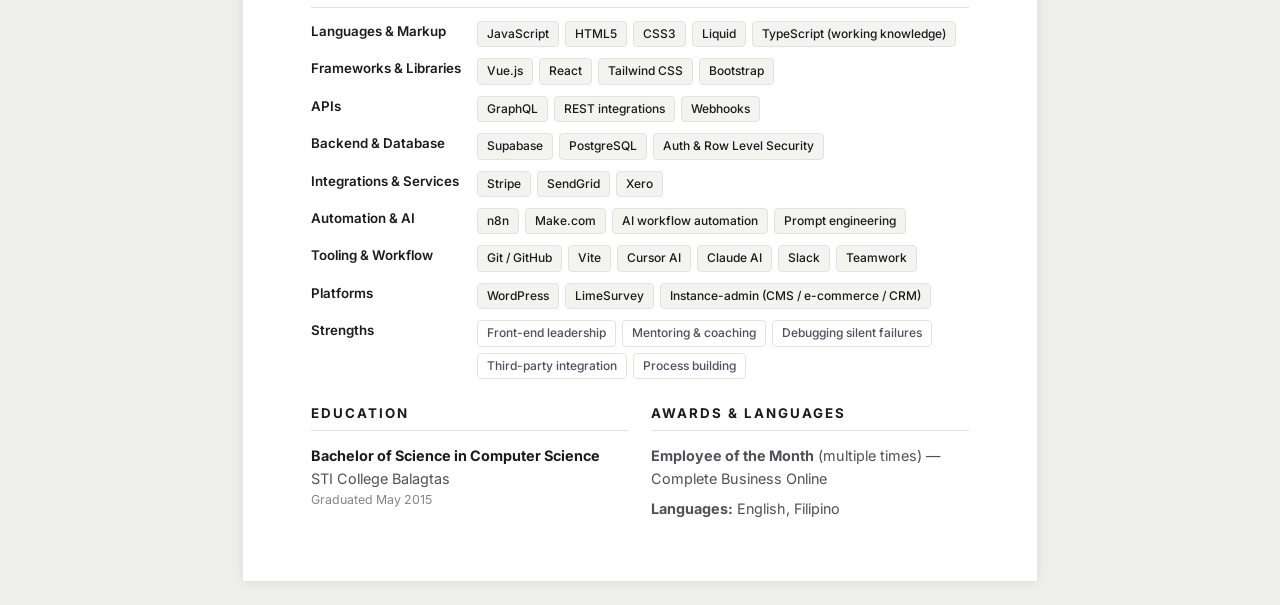
==== commit 68563da1: "Add n8n and AI automation to skills New 'Automation & AI' skill group (n8n, Make.com, AI workflow au" ====
--- a/resume.html
+++ b/resume.html
@@ -165,7 +165,8 @@
       Stripe, Make.com, and SendGrid integrations, and building full-stack applications with React, Tailwind, and
       Supabase (PostgreSQL) outside the client stack. Currently expanding into TypeScript. Known as
       the go-to developer for complex, hard-to-reproduce issues, with a track record of mentoring colleagues,
-      introducing reusable processes, and building internal AI tooling that the wider team relies on daily.
+      introducing reusable processes, and building internal AI tooling and automations (Claude, n8n) that the
+      wider team relies on daily.
     </p>
   </section>
 
@@ -277,9 +278,16 @@
       <div class="skill-label">Integrations &amp; Services</div>
       <div class="skill-tags">
         <span class="tag">Stripe</span>
-        <span class="tag">Make.com</span>
         <span class="tag">SendGrid</span>
         <span class="tag">Xero</span>
+      </div>
+
+      <div class="skill-label">Automation &amp; AI</div>
+      <div class="skill-tags">
+        <span class="tag">n8n</span>
+        <span class="tag">Make.com</span>
+        <span class="tag">AI workflow automation</span>
+        <span class="tag">Prompt engineering</span>
       </div>
 
       <div class="skill-label">Tooling &amp; Workflow</div>
